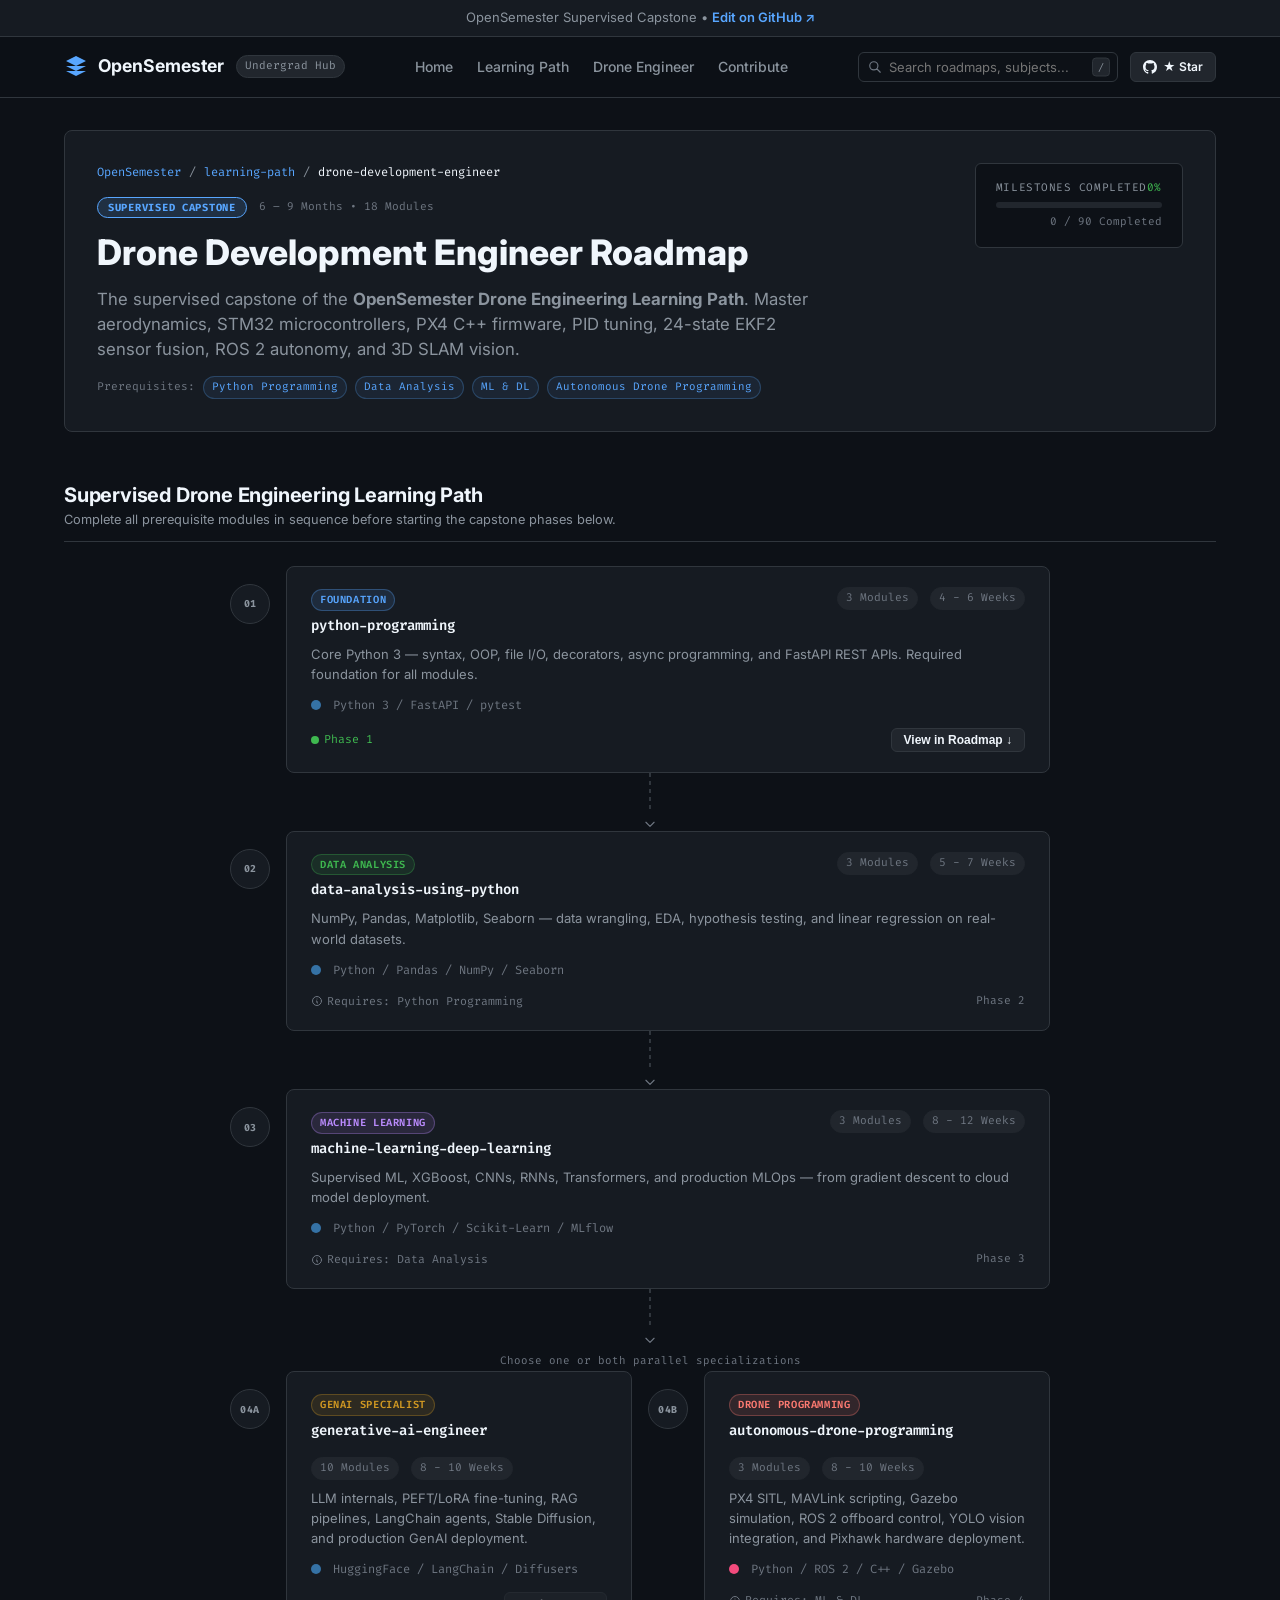
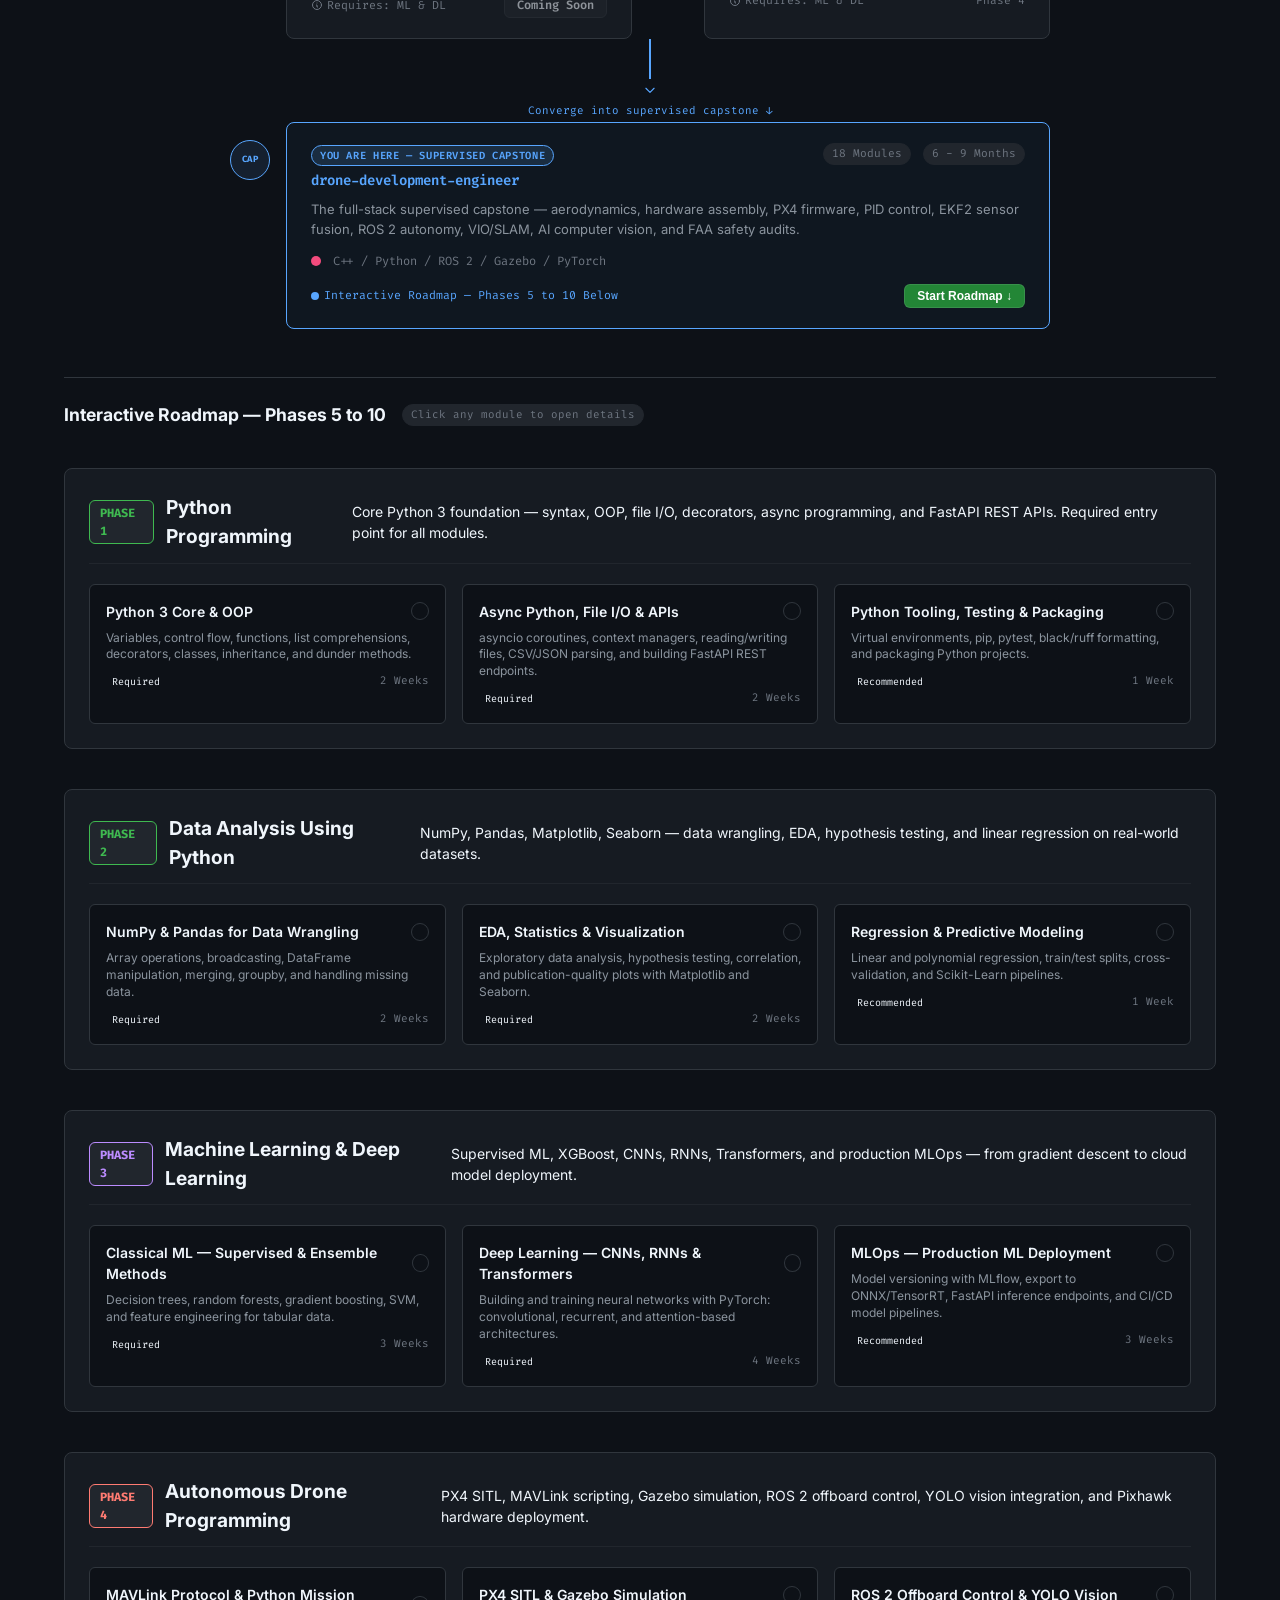
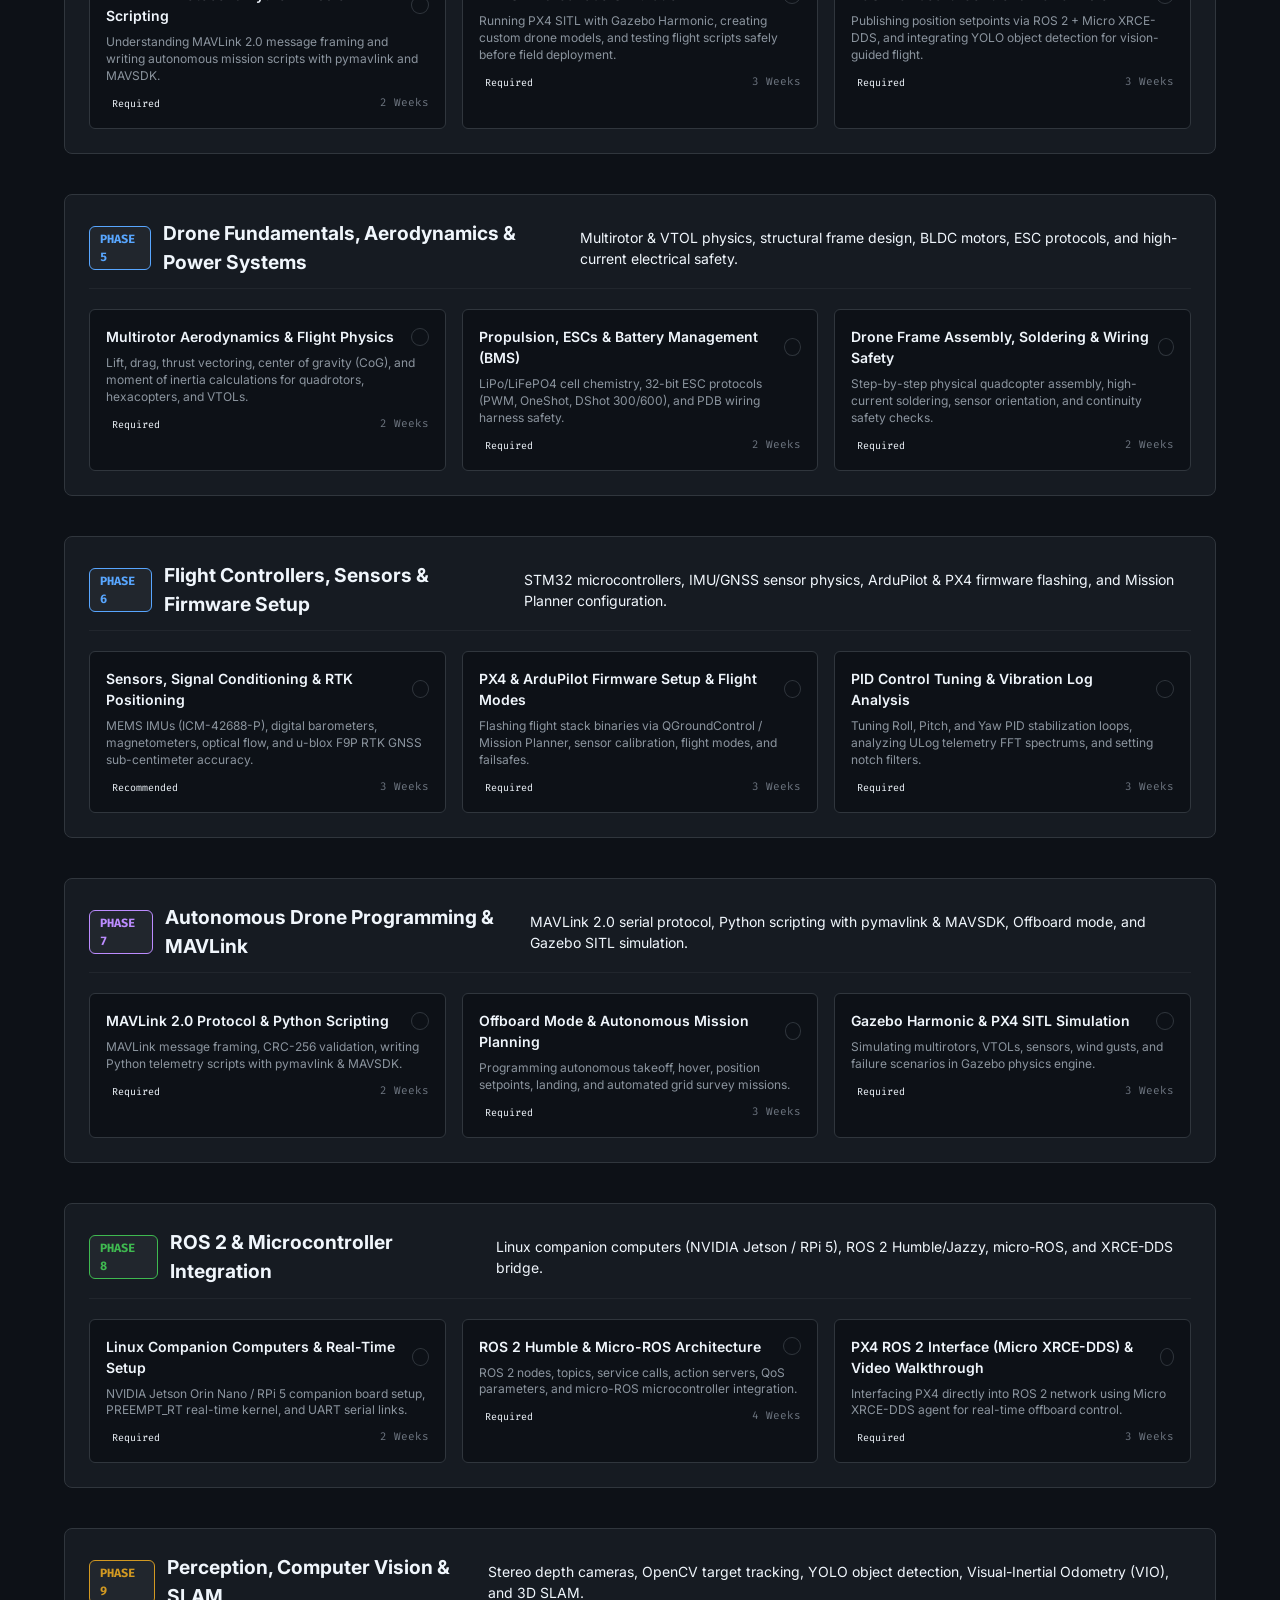
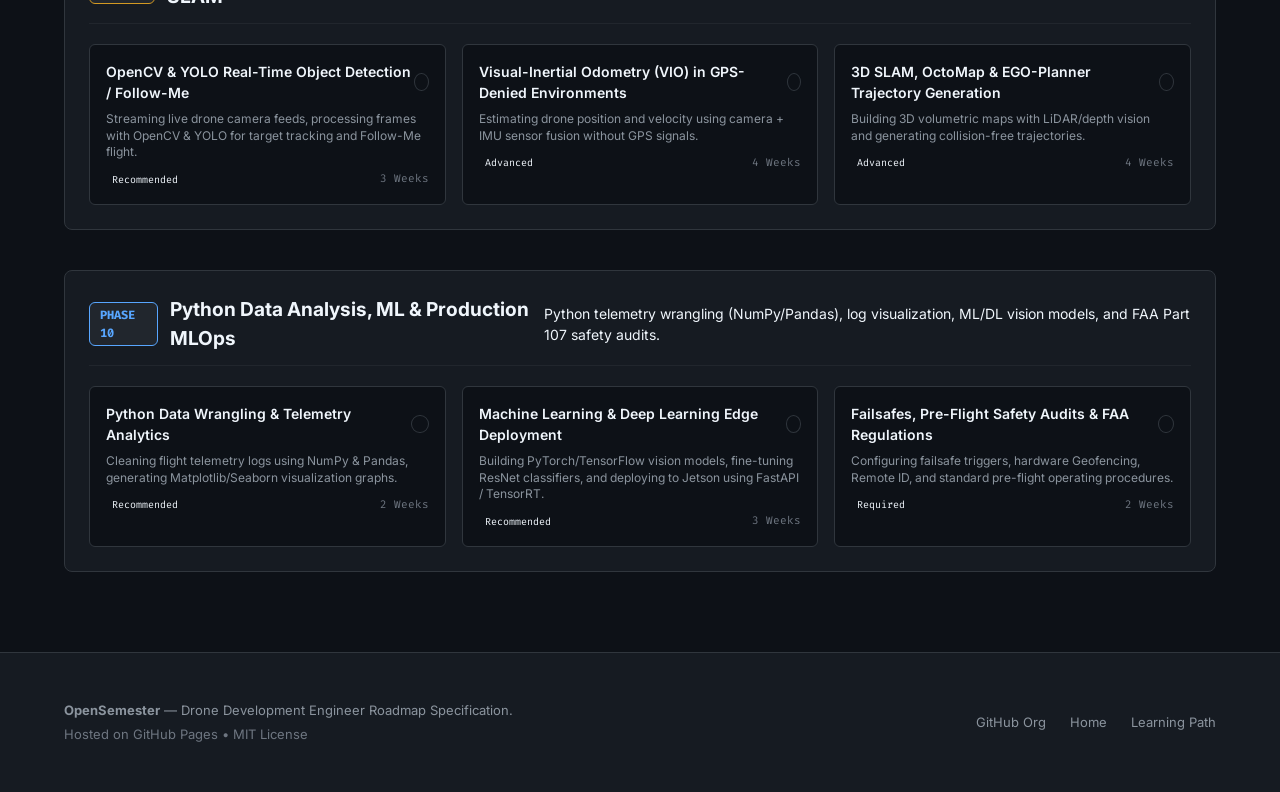
==== roadmaps/drone-development-engineer/index.html @ 4f9e0396 "feat: implement drone development engineering roadmap with interactive UI, data loaders, and CI vali" ====
<!DOCTYPE html>
<html lang="en">
<head>
  <meta charset="UTF-8">
  <meta name="viewport" content="width=device-width, initial-scale=1.0">
  <title>Drone Development Engineer Roadmap — OpenSemester</title>
  <meta name="description" content="Open-source master learning path for Drone Development Engineering: Aerodynamics, PX4/ArduPilot C++, EKF2 state estimation, ROS 2, and 3D SLAM.">
  <link rel="stylesheet" href="../../css/main.css">
  <link rel="stylesheet" href="../../css/roadmap.css">
  <link rel="stylesheet" href="../../css/learning-path.css">
</head>
<body>

  <!-- Announcement Bar -->
  <div class="announcement-bar">
    <span>OpenSemester Supervised Capstone • </span>
    <a href="https://github.com/OpenSemester" target="_blank">Edit on GitHub ↗</a>
  </div>

  <!-- Navbar -->
  <nav class="navbar">
    <div class="container nav-container">
      <div class="brand-wrapper">
        <a href="../../index.html" class="brand-logo">
          <svg width="24" height="24" viewBox="0 0 24 24"><path fill="var(--accent-blue)" d="M12 2L2 7l10 5 10-5-10-5zM2 17l10 5 10-5M2 12l10 5 10-5"/></svg>
          OpenSemester
        </a>
        <span class="repo-badge">Undergrad Hub</span>
      </div>

      <ul class="nav-menu">
        <li class="nav-item"><a href="../../index.html">Home</a></li>
        <li class="nav-item"><a href="../../index.html#learning-path">Learning Path</a></li>
        <li class="nav-item"><a href="">Drone Engineer</a></li>
        <li class="nav-item"><a href="../../CONTRIBUTING.md" target="_blank">Contribute</a></li>
      </ul>

      <div class="nav-actions">
        <div class="search-palette">
          <svg width="14" height="14" fill="none" stroke="currentColor" viewBox="0 0 24 24"><path stroke-linecap="round" stroke-linejoin="round" stroke-width="2" d="M21 21l-6-6m2-5a7 7 0 11-14 0 7 7 0 0114 0z"/></svg>
          <input type="text" id="search-input" placeholder="Search roadmaps, subjects...">
          <span class="kbd-shortcut">/</span>
        </div>
        <a href="https://github.com/OpenSemester/opensemester.github.io" target="_blank" rel="noopener" class="btn-github-star" id="nav-github-star">
          <svg width="14" height="14" fill="currentColor" viewBox="0 0 24 24"><path d="M12 0C5.37 0 0 5.37 0 12c0 5.31 3.435 9.795 8.205 11.385.6.105.825-.255.825-.57 0-.285-.015-1.23-.015-2.235-3.015.555-3.795-.735-4.035-1.41-.135-.345-.72-1.41-1.23-1.695-.42-.225-1.02-.78-.015-.795.945-.015 1.62.87 1.845 1.23 1.08 1.815 2.805 1.305 3.495.99.105-.78.42-1.305.765-1.605-2.67-.3-5.46-1.335-5.46-5.925 0-1.305.465-2.385 1.23-3.225-.12-.3-.54-1.53.12-3.18 0 0 1.005-.315 3.3 1.23.96-.27 1.98-.405 3-.405s2.04.135 3 .405c2.295-1.56 3.3-1.23 3.3-1.23.66 1.65.24 2.88.12 3.18.765.84 1.23 1.905 1.23 3.225 0 4.605-2.805 5.625-5.475 5.925.435.375.81 1.095.81 2.22 0 1.605-.015 2.895-.015 3.3 0 .315.225.69.825.57A12.02 12.02 0 0024 12c0-6.63-5.37-12-12-12z"/></svg>
          <span id="github-star-count">Star</span>
        </a>
      </div>
    </div>
  </nav>

  <!-- Main Container -->
  <main class="container">
    
    <!-- Header Card -->
    <div class="roadmap-header-card">
      <div style="display: flex; justify-content: space-between; align-items: flex-start; flex-wrap: wrap; gap: 1.5rem;">
        <div>
          <div class="breadcrumb-nav">
            <a href="../../index.html">OpenSemester</a>
            <span>/</span>
            <a href="../../index.html#learning-path">learning-path</a>
            <span>/</span>
            <span style="color: var(--text-primary);">drone-development-engineer</span>
          </div>

          <div style="display: flex; align-items: center; gap: 0.75rem; margin-bottom: 0.5rem; margin-top: 0.75rem;">
            <span style="background: rgba(88,166,255,0.15); border: 1px solid var(--accent-blue); color: var(--accent-blue); border-radius: 999px; padding: 2px 10px; font-size: 0.65rem; font-family: var(--font-mono); font-weight: 700; letter-spacing: 0.07em; text-transform: uppercase;">Supervised Capstone</span>
            <span style="font-family: var(--font-mono); font-size: 0.7rem; color: var(--text-tertiary);">6 – 9 Months • 18 Modules</span>
          </div>

          <h1 style="font-size: 2.2rem; font-weight: 800; margin-bottom: 8px;">
            Drone Development Engineer Roadmap
          </h1>
          <p style="color: var(--text-secondary); max-width: 720px; font-size: 1.05rem; line-height: 1.5;">
            The supervised capstone of the <strong>OpenSemester Drone Engineering Learning Path</strong>. Master aerodynamics, STM32 microcontrollers, PX4 C++ firmware, PID tuning, 24-state EKF2 sensor fusion, ROS 2 autonomy, and 3D SLAM vision.
          </p>

          <div style="display: flex; align-items: center; gap: 0.5rem; flex-wrap: wrap; margin-top: 0.875rem;">
            <span style="font-size: 0.7rem; color: var(--text-tertiary); font-family: var(--font-mono);">Prerequisites:</span>
            <span style="background: rgba(88,166,255,0.08); border: 1px solid rgba(88,166,255,0.25); color: var(--accent-blue); padding: 2px 8px; border-radius: 999px; font-family: var(--font-mono); font-size: 0.68rem;">Python Programming</span>
            <span style="background: rgba(88,166,255,0.08); border: 1px solid rgba(88,166,255,0.25); color: var(--accent-blue); padding: 2px 8px; border-radius: 999px; font-family: var(--font-mono); font-size: 0.68rem;">Data Analysis</span>
            <span style="background: rgba(88,166,255,0.08); border: 1px solid rgba(88,166,255,0.25); color: var(--accent-blue); padding: 2px 8px; border-radius: 999px; font-family: var(--font-mono); font-size: 0.68rem;">ML &amp; DL</span>
            <span style="background: rgba(88,166,255,0.08); border: 1px solid rgba(88,166,255,0.25); color: var(--accent-blue); padding: 2px 8px; border-radius: 999px; font-family: var(--font-mono); font-size: 0.68rem;">Autonomous Drone Programming</span>
          </div>
        </div>

        <!-- Progress Dashboard -->
        <div class="dev-progress-card">
          <div class="dev-progress-title">
            <span>Milestones Completed</span>
            <span id="progress-percent" style="color: var(--accent-green);">0%</span>
          </div>
          <div class="dev-progress-bar-bg">
            <div class="dev-progress-bar-fill" id="progress-bar-fill"></div>
          </div>
          <div style="font-size: 11px; font-family: var(--font-mono); color: var(--text-tertiary); margin-top: 6px; text-align: right;">
            <span id="completed-count">0</span> / <span id="total-count">0</span> Completed
          </div>
        </div>
      </div>
    </div>

    <!-- Learning Path Tree -->
    <section id="learning-path" style="margin-bottom: 3rem;">
      <div class="section-heading" style="margin-bottom: 1.5rem;">
        <div>
          <h2 style="font-size: 1.25rem;">Supervised Drone Engineering Learning Path</h2>
          <p style="font-size: 0.8rem;">Complete all prerequisite modules in sequence before starting the capstone phases below.</p>
        </div>
      </div>

      <div class="lp-flow">

        <!-- Step 1 -->
        <div class="lp-step">
          <div class="lp-step-number">01</div>
          <div class="lp-card">
            <div class="lp-card-header">
              <div>
                <span class="lp-badge foundation">Foundation</span>
                <h3 class="lp-card-title">python-programming</h3>
              </div>
              <div class="lp-card-meta">
                <span>3 Modules</span>
                <span>4 - 6 Weeks</span>
              </div>
            </div>
            <p class="lp-card-desc">Core Python 3 — syntax, OOP, file I/O, decorators, async programming, and FastAPI REST APIs. Required foundation for all modules.</p>
            <div class="lp-card-tech">
              <span class="lang-dot lang-python"></span> Python 3 / FastAPI / pytest
            </div>
            <div class="lp-card-actions">
              <span class="lp-status active">
                <svg width="8" height="8" viewBox="0 0 8 8"><circle cx="4" cy="4" r="4" fill="currentColor"/></svg>
                Phase 1
              </span>
              <button class="btn btn-secondary btn-sm" onclick="document.getElementById('roadmap-timeline').scrollIntoView({behavior:'smooth'})">View in Roadmap ↓</button>
            </div>
          </div>
        </div>

        <div class="lp-connector">
          <svg width="2" height="40" viewBox="0 0 2 40"><line x1="1" y1="0" x2="1" y2="40" stroke="var(--border-default)" stroke-width="2" stroke-dasharray="4 4"/></svg>
          <svg width="14" height="14" viewBox="0 0 24 24" fill="none" stroke="var(--text-tertiary)"><path stroke-linecap="round" stroke-linejoin="round" stroke-width="2" d="M19 9l-7 7-7-7"/></svg>
        </div>

        <!-- Step 2 -->
        <div class="lp-step">
          <div class="lp-step-number">02</div>
          <div class="lp-card">
            <div class="lp-card-header">
              <div>
                <span class="lp-badge analysis">Data Analysis</span>
                <h3 class="lp-card-title">data-analysis-using-python</h3>
              </div>
              <div class="lp-card-meta">
                <span>3 Modules</span>
                <span>5 - 7 Weeks</span>
              </div>
            </div>
            <p class="lp-card-desc">NumPy, Pandas, Matplotlib, Seaborn — data wrangling, EDA, hypothesis testing, and linear regression on real-world datasets.</p>
            <div class="lp-card-tech">
              <span class="lang-dot lang-python"></span> Python / Pandas / NumPy / Seaborn
            </div>
            <div class="lp-card-actions">
              <span class="lp-prereq">
                <svg width="12" height="12" fill="none" stroke="currentColor" viewBox="0 0 24 24"><path stroke-linecap="round" stroke-linejoin="round" stroke-width="2" d="M13 16h-1v-4h-1m1-4h.01M21 12a9 9 0 11-18 0 9 9 0 0118 0z"/></svg>
                Requires: Python Programming
              </span>
              <span style="font-size:0.7rem; font-family:var(--font-mono); color:var(--text-tertiary);">Phase 2</span>
            </div>
          </div>
        </div>

        <div class="lp-connector">
          <svg width="2" height="40" viewBox="0 0 2 40"><line x1="1" y1="0" x2="1" y2="40" stroke="var(--border-default)" stroke-width="2" stroke-dasharray="4 4"/></svg>
          <svg width="14" height="14" viewBox="0 0 24 24" fill="none" stroke="var(--text-tertiary)"><path stroke-linecap="round" stroke-linejoin="round" stroke-width="2" d="M19 9l-7 7-7-7"/></svg>
        </div>

        <!-- Step 3 -->
        <div class="lp-step">
          <div class="lp-step-number">03</div>
          <div class="lp-card">
            <div class="lp-card-header">
              <div>
                <span class="lp-badge ml">Machine Learning</span>
                <h3 class="lp-card-title">machine-learning-deep-learning</h3>
              </div>
              <div class="lp-card-meta">
                <span>3 Modules</span>
                <span>8 - 12 Weeks</span>
              </div>
            </div>
            <p class="lp-card-desc">Supervised ML, XGBoost, CNNs, RNNs, Transformers, and production MLOps — from gradient descent to cloud model deployment.</p>
            <div class="lp-card-tech">
              <span class="lang-dot lang-python"></span> Python / PyTorch / Scikit-Learn / MLflow
            </div>
            <div class="lp-card-actions">
              <span class="lp-prereq">
                <svg width="12" height="12" fill="none" stroke="currentColor" viewBox="0 0 24 24"><path stroke-linecap="round" stroke-linejoin="round" stroke-width="2" d="M13 16h-1v-4h-1m1-4h.01M21 12a9 9 0 11-18 0 9 9 0 0118 0z"/></svg>
                Requires: Data Analysis
              </span>
              <span style="font-size:0.7rem; font-family:var(--font-mono); color:var(--text-tertiary);">Phase 3</span>
            </div>
          </div>
        </div>

        <!-- Branch -->
        <div class="lp-connector">
          <svg width="2" height="40" viewBox="0 0 2 40"><line x1="1" y1="0" x2="1" y2="40" stroke="var(--border-default)" stroke-width="2" stroke-dasharray="4 4"/></svg>
          <svg width="14" height="14" viewBox="0 0 24 24" fill="none" stroke="var(--text-tertiary)"><path stroke-linecap="round" stroke-linejoin="round" stroke-width="2" d="M19 9l-7 7-7-7"/></svg>
          <span class="lp-branch-label">Choose one or both parallel specializations</span>
        </div>

        <div class="lp-parallel-grid">

          <!-- Step 4A — GenAI -->
          <div class="lp-step">
            <div class="lp-step-number">04A</div>
            <div class="lp-card lp-card-parallel">
              <div class="lp-card-header">
                <div>
                  <span class="lp-badge genai">GenAI Specialist</span>
                  <h3 class="lp-card-title">generative-ai-engineer</h3>
                </div>
                <div class="lp-card-meta">
                  <span>10 Modules</span>
                  <span>8 - 10 Weeks</span>
                </div>
              </div>
              <p class="lp-card-desc">LLM internals, PEFT/LoRA fine-tuning, RAG pipelines, LangChain agents, Stable Diffusion, and production GenAI deployment.</p>
              <div class="lp-card-tech">
                <span class="lang-dot lang-python"></span> HuggingFace / LangChain / Diffusers
              </div>
              <div class="lp-card-actions">
                <span class="lp-prereq">
                  <svg width="12" height="12" fill="none" stroke="currentColor" viewBox="0 0 24 24"><path stroke-linecap="round" stroke-linejoin="round" stroke-width="2" d="M13 16h-1v-4h-1m1-4h.01M21 12a9 9 0 11-18 0 9 9 0 0118 0z"/></svg>
                  Requires: ML &amp; DL
                </span>
                <button class="btn btn-secondary btn-sm lp-coming-soon" title="Roadmap coming soon!">Coming Soon</button>
              </div>
            </div>
          </div>

          <!-- Step 4B — Autonomous Drone -->
          <div class="lp-step">
            <div class="lp-step-number">04B</div>
            <div class="lp-card lp-card-parallel">
              <div class="lp-card-header">
                <div>
                  <span class="lp-badge drone-prog">Drone Programming</span>
                  <h3 class="lp-card-title">autonomous-drone-programming</h3>
                </div>
                <div class="lp-card-meta">
                  <span>3 Modules</span>
                  <span>8 - 10 Weeks</span>
                </div>
              </div>
              <p class="lp-card-desc">PX4 SITL, MAVLink scripting, Gazebo simulation, ROS 2 offboard control, YOLO vision integration, and Pixhawk hardware deployment.</p>
              <div class="lp-card-tech">
                <span class="lang-dot lang-cpp"></span> Python / ROS 2 / C++ / Gazebo
              </div>
              <div class="lp-card-actions">
                <span class="lp-prereq">
                  <svg width="12" height="12" fill="none" stroke="currentColor" viewBox="0 0 24 24"><path stroke-linecap="round" stroke-linejoin="round" stroke-width="2" d="M13 16h-1v-4h-1m1-4h.01M21 12a9 9 0 11-18 0 9 9 0 0118 0z"/></svg>
                  Requires: ML &amp; DL
                </span>
                <span style="font-size:0.7rem; font-family:var(--font-mono); color:var(--text-tertiary);">Phase 4</span>
              </div>
            </div>
          </div>

        </div>

        <div class="lp-connector">
          <svg width="2" height="40" viewBox="0 0 2 40"><line x1="1" y1="0" x2="1" y2="40" stroke="var(--accent-blue)" stroke-width="2"/></svg>
          <svg width="14" height="14" viewBox="0 0 24 24" fill="none" stroke="var(--accent-blue)"><path stroke-linecap="round" stroke-linejoin="round" stroke-width="2" d="M19 9l-7 7-7-7"/></svg>
          <span class="lp-branch-label" style="color: var(--accent-blue);">Converge into supervised capstone ↓</span>
        </div>

        <!-- Capstone — You Are Here -->
        <div class="lp-step lp-capstone-step">
          <div class="lp-step-number capstone">CAP</div>
          <div class="lp-card lp-card-capstone">
            <div class="lp-card-header">
              <div>
                <span class="lp-badge capstone-badge">You Are Here — Supervised Capstone</span>
                <h3 class="lp-card-title" style="color: var(--accent-blue);">drone-development-engineer</h3>
              </div>
              <div class="lp-card-meta">
                <span>18 Modules</span>
                <span>6 - 9 Months</span>
              </div>
            </div>
            <p class="lp-card-desc">The full-stack supervised capstone — aerodynamics, hardware assembly, PX4 firmware, PID control, EKF2 sensor fusion, ROS 2 autonomy, VIO/SLAM, AI computer vision, and FAA safety audits.</p>
            <div class="lp-card-tech">
              <span class="lang-dot lang-cpp"></span> C++ / Python / ROS 2 / Gazebo / PyTorch
            </div>
            <div class="lp-card-actions" style="margin-top: 0.5rem;">
              <span class="lp-status capstone-status">
                <svg width="8" height="8" viewBox="0 0 8 8"><circle cx="4" cy="4" r="4" fill="currentColor"/></svg>
                Interactive Roadmap — Phases 5 to 10 Below
              </span>
              <button class="btn btn-primary btn-sm" onclick="document.getElementById('roadmap-timeline').scrollIntoView({behavior:'smooth'})">Start Roadmap ↓</button>
            </div>
          </div>
        </div>

      </div>
    </section>

    <div style="border-top: 1px solid var(--border-default); margin-bottom: 2.5rem; display:flex; align-items:center; gap:1rem; padding-top:1.5rem;">
      <h2 style="font-size:1.1rem; margin:0;">Interactive Roadmap — Phases 5 to 10</h2>
      <span style="font-family:var(--font-mono); font-size:0.68rem; color:var(--text-tertiary); background:var(--bg-tertiary); border:1px solid var(--border-muted); border-radius:999px; padding:2px 8px;">Click any module to open details</span>
    </div>

    <!-- Timeline Phases -->
    <div id="roadmap-timeline" class="roadmap-container">
      <!-- Injected by js/roadmap.js -->
    </div>

  </main>

  <!-- Slide-over Drawer Panel -->
  <div class="drawer-backdrop" id="node-drawer">
    <div class="drawer-panel">
      <button class="drawer-close" id="drawer-close">✕</button>
      <div id="drawer-body">
        <!-- Dynamic drawer content -->
      </div>
    </div>
  </div>

  <!-- Footer -->
  <footer class="footer">
    <div class="container footer-inner">
      <div>
        <p><strong>OpenSemester</strong> — Drone Development Engineer Roadmap Specification.</p>
        <p style="margin-top: 4px; color: var(--text-tertiary);">Hosted on GitHub Pages • MIT License</p>
      </div>
      <ul class="footer-links">
        <li><a href="https://github.com/OpenSemester" target="_blank">GitHub Org</a></li>
        <li><a href="../../index.html">Home</a></li>
        <li><a href="../../index.html#learning-path">Learning Path</a></li>
      </ul>
    </div>
  </footer>

  <script src="../../js/data.js"></script>
  <script src="../../js/roadmap.js"></script>
  <script src="../../js/app.js"></script>
  <script>
    (function() {
      var toast = document.createElement('div');
      toast.style.cssText = 'position:fixed;bottom:1.5rem;right:1.5rem;z-index:9999;background:var(--bg-secondary);border:1px solid var(--border-active);color:var(--text-primary);padding:10px 18px;border-radius:8px;font-size:13px;font-family:var(--font-mono);box-shadow:var(--shadow-elevated);display:none;align-items:center;gap:8px;';
      toast.innerHTML = '<svg width="14" height="14" fill="none" stroke="var(--accent-orange)" viewBox="0 0 24 24" stroke-width="2"><path stroke-linecap="round" stroke-linejoin="round" d="M12 8v4l3 3m6-3a9 9 0 11-18 0 9 9 0 0118 0z"/></svg> This roadmap is coming soon!';
      document.body.appendChild(toast);
      document.addEventListener('click', function(e) {
        var t = e.target.classList.contains('lp-coming-soon') ? e.target : (e.target.closest && e.target.closest('.lp-coming-soon'));
        if (t) { e.preventDefault(); toast.style.display = 'flex'; clearTimeout(window._cst); window._cst = setTimeout(function() { toast.style.display = 'none'; }, 2500); }
      });
    })();
  </script>
</body>
</html>
---- css/main.css ----
/* OpenSemester Design System - Clean GitHub / Developer-First Theme */
@import url('https://fonts.googleapis.com/css2?family=Fira+Code:wght@400;500;600&family=Inter:wght@400;500;600;700;800&display=swap');

:root {
  /* GitHub Dark Color Palette */
  --bg-canvas: #0d1117;
  --bg-surface: #161b22;
  --bg-surface-hover: #1f242c;
  --bg-overlay: #21262d;
  --bg-subtle: rgba(110, 118, 129, 0.1);
  --bg-secondary: #161b22;
  --bg-tertiary: #21262d;
  
  --border-default: #30363d;
  --border-muted: #21262d;
  --border-active: #58a6ff;

  --text-primary: #f0f6fc;
  --text-secondary: #8b949e;
  --text-tertiary: #6e7681;
  --text-link: #58a6ff;

  --accent-blue: #58a6ff;
  --accent-green: #3fb950;
  --accent-purple: #bc8cff;
  --accent-orange: #d29922;
  --accent-red: #ff7b72;
  
  --radius-sm: 6px;
  --radius-md: 8px;
  --radius-lg: 12px;
  --radius-full: 9999px;
  
  --shadow-subtle: 0 1px 3px rgba(0, 0, 0, 0.3);
  --shadow-overlay: 0 8px 24px rgba(1, 4, 9, 0.85);
  --shadow-elevated: 0 8px 24px rgba(1, 4, 9, 0.85);
  
  --font-sans: 'Inter', -apple-system, BlinkMacSystemFont, "Segoe UI", Roboto, sans-serif;
  --font-mono: 'Fira Code', SFMono-Regular, Consolas, "Liberation Mono", Menlo, monospace;
}

* {
  box-sizing: border-box;
  margin: 0;
  padding: 0;
}

html {
  scroll-behavior: smooth;
  color-scheme: dark;
}

body {
  font-family: var(--font-sans);
  background-color: var(--bg-canvas);
  color: var(--text-primary);
  line-height: 1.5;
  font-size: 14px;
  -webkit-font-smoothing: antialiased;
}

/* Scrollbar */
::-webkit-scrollbar {
  width: 8px;
  height: 8px;
}
::-webkit-scrollbar-track {
  background: var(--bg-canvas);
}
::-webkit-scrollbar-thumb {
  background: var(--border-default);
  border-radius: 4px;
}
::-webkit-scrollbar-thumb:hover {
  background: var(--text-tertiary);
}

.container {
  max-width: 1200px;
  margin: 0 auto;
  padding: 0 1.5rem;
}

/* Top Announcement Banner */
.announcement-bar {
  background: #161b22;
  border-bottom: 1px solid var(--border-default);
  padding: 8px 0;
  font-size: 13px;
  text-align: center;
  color: var(--text-secondary);
}

.announcement-bar a {
  color: var(--accent-blue);
  text-decoration: none;
  font-weight: 600;
}

.announcement-bar a:hover {
  text-decoration: underline;
}

/* GitHub-Style Navbar */
.navbar {
  position: sticky;
  top: 0;
  z-index: 100;
  background: rgba(13, 17, 23, 0.95);
  backdrop-filter: blur(8px);
  border-bottom: 1px solid var(--border-default);
}

.nav-container {
  display: flex;
  align-items: center;
  justify-content: space-between;
  height: 60px;
}

.brand-wrapper {
  display: flex;
  align-items: center;
  gap: 12px;
}

.brand-logo {
  display: flex;
  align-items: center;
  gap: 10px;
  text-decoration: none;
  color: var(--text-primary);
  font-weight: 700;
  font-size: 1.1rem;
}

.brand-logo svg {
  fill: currentColor;
}

.repo-badge {
  font-family: var(--font-mono);
  font-size: 11px;
  color: var(--text-secondary);
  background: var(--bg-overlay);
  border: 1px solid var(--border-default);
  padding: 2px 8px;
  border-radius: var(--radius-full);
}

.nav-menu {
  display: flex;
  align-items: center;
  gap: 1.5rem;
  list-style: none;
}

.nav-item a {
  color: var(--text-secondary);
  text-decoration: none;
  font-size: 14px;
  font-weight: 500;
  transition: color 0.15s ease;
}

.nav-item a:hover, .nav-item a.active {
  color: var(--text-primary);
}

.nav-actions {
  display: flex;
  align-items: center;
  gap: 12px;
}

.btn-github-star {
  display: inline-flex;
  align-items: center;
  gap: 6px;
  background: var(--bg-overlay);
  color: var(--text-primary);
  border: 1px solid var(--border-default);
  padding: 5px 12px;
  border-radius: var(--radius-sm);
  font-size: 12px;
  font-weight: 600;
  text-decoration: none;
  transition: background 0.15s ease, border-color 0.15s ease;
}

.btn-github-star:hover {
  background: var(--border-default);
  border-color: var(--text-tertiary);
}

/* Command Quick Search Palette */
.search-palette {
  position: relative;
  width: 260px;
}

.search-palette input {
  width: 100%;
  background: var(--bg-canvas);
  border: 1px solid var(--border-default);
  border-radius: var(--radius-sm);
  padding: 6px 12px 6px 30px;
  color: var(--text-primary);
  font-size: 13px;
  font-family: var(--font-sans);
  outline: none;
  transition: border-color 0.15s ease;
}

.search-palette input:focus {
  border-color: var(--accent-blue);
  box-shadow: 0 0 0 2px rgba(88, 166, 255, 0.2);
}

.search-palette svg {
  position: absolute;
  left: 10px;
  top: 50%;
  transform: translateY(-50%);
  color: var(--text-tertiary);
  pointer-events: none;
}

.kbd-shortcut {
  position: absolute;
  right: 8px;
  top: 50%;
  transform: translateY(-50%);
  font-family: var(--font-mono);
  font-size: 10px;
  background: var(--bg-overlay);
  border: 1px solid var(--border-default);
  color: var(--text-secondary);
  padding: 1px 5px;
  border-radius: 4px;
}

/* Developer Hero Header */
.dev-hero {
  padding: 3.5rem 0 2.5rem;
  border-bottom: 1px solid var(--border-muted);
}

.hero-repo-header {
  display: flex;
  align-items: center;
  gap: 8px;
  font-family: var(--font-mono);
  font-size: 13px;
  color: var(--text-secondary);
  margin-bottom: 1rem;
}

.hero-repo-header a {
  color: var(--accent-blue);
  text-decoration: none;
}

.hero-repo-header a:hover {
  text-decoration: underline;
}

.dev-hero-title {
  font-size: 2.5rem;
  font-weight: 800;
  line-height: 1.2;
  letter-spacing: -0.02em;
  margin-bottom: 1rem;
}

.dev-hero-desc {
  font-size: 1.1rem;
  color: var(--text-secondary);
  max-width: 760px;
  line-height: 1.6;
  margin-bottom: 2rem;
}

/* Command Terminal Widget */
.cli-widget {
  background: #010409;
  border: 1px solid var(--border-default);
  border-radius: var(--radius-md);
  max-width: 580px;
  font-family: var(--font-mono);
  font-size: 13px;
  overflow: hidden;
}

.cli-header {
  background: var(--bg-surface);
  padding: 8px 14px;
  border-bottom: 1px solid var(--border-default);
  display: flex;
  align-items: center;
  justify-content: space-between;
  color: var(--text-secondary);
  font-size: 12px;
}

.cli-body {
  padding: 14px 16px;
  display: flex;
  align-items: center;
  justify-content: space-between;
  color: var(--accent-green);
}

.cli-body code {
  color: var(--text-primary);
}

.btn-copy-cmd {
  background: transparent;
  border: none;
  color: var(--text-tertiary);
  cursor: pointer;
  padding: 4px;
  border-radius: 4px;
}

.btn-copy-cmd:hover {
  color: var(--text-primary);
  background: var(--bg-overlay);
}

/* Stats Counter Row */
.stats-strip {
  display: flex;
  align-items: center;
  gap: 2rem;
  margin-top: 2rem;
  padding-top: 1.5rem;
  border-top: 1px solid var(--border-muted);
  flex-wrap: wrap;
}

.stat-item {
  display: flex;
  align-items: center;
  gap: 8px;
  font-size: 13px;
  color: var(--text-secondary);
}

.stat-item strong {
  color: var(--text-primary);
  font-family: var(--font-mono);
  font-weight: 700;
  font-size: 15px;
}

/* Section Headlines */
.section-heading {
  display: flex;
  align-items: center;
  justify-content: space-between;
  margin: 3rem 0 1.5rem;
  padding-bottom: 0.75rem;
  border-bottom: 1px solid var(--border-default);
}

.section-heading h2 {
  font-size: 1.4rem;
  font-weight: 700;
  letter-spacing: -0.01em;
}

.section-heading p {
  color: var(--text-secondary);
  font-size: 13px;
}

/* GitHub Repository Style Card */
.repo-card {
  background: var(--bg-surface);
  border: 1px solid var(--border-default);
  border-radius: var(--radius-md);
  padding: 1.5rem;
  display: flex;
  flex-direction: column;
  justify-content: space-between;
  transition: border-color 0.15s ease, background-color 0.15s ease;
}

.repo-card:hover {
  border-color: var(--text-tertiary);
  background-color: var(--bg-surface-hover);
}

.repo-card-top {
  display: flex;
  align-items: center;
  justify-content: space-between;
  gap: 12px;
  margin-bottom: 0.75rem;
  flex-wrap: wrap;
}

.repo-card-title {
  font-size: 1.1rem;
  font-weight: 700;
  display: flex;
  align-items: center;
  gap: 8px;
}

.repo-card-title a {
  color: var(--accent-blue);
  text-decoration: none;
}

.repo-card-title a:hover {
  text-decoration: underline;
}

.repo-badge-pill {
  font-family: var(--font-mono);
  font-size: 11px;
  padding: 2px 8px;
  border-radius: var(--radius-full);
  border: 1px solid var(--border-default);
  font-weight: 600;
  white-space: nowrap;
  flex-shrink: 0;
}

.repo-badge-pill.featured {
  background: rgba(63, 185, 80, 0.1);
  color: var(--accent-green);
  border-color: rgba(63, 185, 80, 0.3);
}

.repo-badge-pill.dev {
  background: rgba(210, 153, 34, 0.1);
  color: var(--accent-orange);
  border-color: rgba(210, 153, 34, 0.3);
}

.repo-card-desc {
  color: var(--text-secondary);
  font-size: 13px;
  line-height: 1.5;
  margin-bottom: 1.25rem;
}

.repo-card-meta {
  display: flex;
  align-items: center;
  gap: 16px;
  font-size: 12px;
  color: var(--text-secondary);
  font-family: var(--font-mono);
}

.lang-dot {
  width: 10px;
  height: 10px;
  border-radius: 50%;
  display: inline-block;
  margin-right: 4px;
}

.lang-cpp { background-color: #f34b7d; }
.lang-python { background-color: #3572A5; }
.lang-ros { background-color: #22314E; }
.lang-hardware { background-color: #e34c26; }

/* Buttons */
.btn {
  display: inline-flex;
  align-items: center;
  justify-content: center;
  gap: 6px;
  padding: 8px 16px;
  border-radius: var(--radius-sm);
  font-size: 13px;
  font-weight: 600;
  text-decoration: none;
  cursor: pointer;
  transition: all 0.15s ease;
}

.btn-primary {
  background-color: #238636;
  color: #ffffff;
  border: 1px solid rgba(240, 246, 252, 0.1);
}

.btn-primary:hover {
  background-color: #2ea043;
}

.btn-secondary {
  background-color: var(--bg-overlay);
  color: var(--text-primary);
  border: 1px solid var(--border-default);
}

.btn-secondary:hover {
  background-color: var(--border-default);
  border-color: var(--text-tertiary);
}

/* Footer */
.footer {
  border-top: 1px solid var(--border-default);
  padding: 3rem 0;
  margin-top: 5rem;
  background: var(--bg-surface);
  font-size: 13px;
  color: var(--text-secondary);
}

.footer-inner {
  display: flex;
  align-items: center;
  justify-content: space-between;
  flex-wrap: wrap;
  gap: 1.5rem;
}

.footer-links {
  display: flex;
  gap: 1.5rem;
  list-style: none;
}

.footer-links a {
  color: var(--text-secondary);
  text-decoration: none;
}

.footer-links a:hover {
  color: var(--accent-blue);
}
---- css/roadmap.css ----
/* Clean Roadmap Flowchart & Slide-over Drawer (roadmap.sh style) */

.roadmap-header-card {
  background: var(--bg-surface);
  border: 1px solid var(--border-default);
  border-radius: var(--radius-md);
  padding: 2rem;
  margin: 2rem 0;
}

.breadcrumb-nav {
  display: flex;
  align-items: center;
  gap: 8px;
  font-family: var(--font-mono);
  font-size: 12px;
  color: var(--text-secondary);
  margin-bottom: 1rem;
}

.breadcrumb-nav a {
  color: var(--accent-blue);
  text-decoration: none;
}

/* Progress Box */
.dev-progress-card {
  background: var(--bg-canvas);
  border: 1px solid var(--border-default);
  border-radius: var(--radius-sm);
  padding: 1rem 1.25rem;
  max-width: 320px;
}

.dev-progress-title {
  display: flex;
  align-items: center;
  justify-content: space-between;
  font-family: var(--font-mono);
  font-size: 11px;
  color: var(--text-secondary);
  margin-bottom: 6px;
  text-transform: uppercase;
  letter-spacing: 0.05em;
}

.dev-progress-bar-bg {
  width: 100%;
  height: 6px;
  background: var(--bg-overlay);
  border-radius: 3px;
  overflow: hidden;
}

.dev-progress-bar-fill {
  height: 100%;
  width: 0%;
  background: var(--accent-green);
  transition: width 0.3s ease;
}

/* Phases Layout */
.roadmap-container {
  display: flex;
  flex-direction: column;
  gap: 2.5rem;
  margin-bottom: 4rem;
}

.phase-block {
  background: var(--bg-surface);
  border: 1px solid var(--border-default);
  border-radius: var(--radius-md);
  padding: 1.5rem;
  position: relative;
}

.phase-label {
  display: flex;
  align-items: center;
  gap: 12px;
  margin-bottom: 1.25rem;
  padding-bottom: 0.75rem;
  border-bottom: 1px solid var(--border-muted);
}

.phase-badge {
  font-family: var(--font-mono);
  font-size: 12px;
  font-weight: 700;
  background: var(--bg-overlay);
  border: 1px solid var(--border-default);
  color: var(--accent-blue);
  padding: 3px 10px;
  border-radius: var(--radius-sm);
}

.phase-heading {
  font-size: 1.2rem;
  font-weight: 700;
}

/* Nodes Grid */
.nodes-flex {
  display: grid;
  grid-template-columns: repeat(auto-fit, minmax(280px, 1fr));
  gap: 1rem;
}

/* Node Box */
.roadmap-node {
  background: var(--bg-canvas);
  border: 1px solid var(--border-default);
  border-radius: var(--radius-sm);
  padding: 1rem;
  cursor: pointer;
  transition: all 0.15s ease;
  position: relative;
}

.roadmap-node:hover {
  border-color: var(--accent-blue);
  background: var(--bg-surface);
  transform: translateY(-1px);
}

.roadmap-node.completed {
  border-color: var(--accent-green);
  background: rgba(63, 185, 80, 0.05);
}

.node-header {
  display: flex;
  align-items: center;
  justify-content: space-between;
  margin-bottom: 8px;
}

.node-title-text {
  font-size: 14px;
  font-weight: 600;
  color: var(--text-primary);
}

.node-status-icon {
  width: 18px;
  height: 18px;
  border-radius: 50%;
  border: 1px solid var(--border-default);
  display: flex;
  align-items: center;
  justify-content: center;
  font-size: 11px;
  color: var(--text-tertiary);
  font-family: var(--font-mono);
}

.roadmap-node.completed .node-status-icon {
  background: var(--accent-green);
  border-color: var(--accent-green);
  color: #000;
  font-weight: 900;
}

.node-summary {
  font-size: 12px;
  color: var(--text-secondary);
  line-height: 1.4;
  margin-bottom: 10px;
}

.node-meta-bar {
  display: flex;
  align-items: center;
  justify-content: space-between;
  font-size: 11px;
  font-family: var(--font-mono);
}

.tag-badge {
  padding: 1px 6px;
  border-radius: 4px;
  font-size: 10px;
}

.tag-badge.Required {
  background: rgba(88, 166, 255, 0.15);
  color: var(--accent-blue);
  border: 1px solid rgba(88, 166, 255, 0.3);
}

.tag-badge.Recommended {
  background: rgba(63, 185, 80, 0.15);
  color: var(--accent-green);
  border: 1px solid rgba(63, 185, 80, 0.3);
}

.tag-badge.Advanced {
  background: rgba(188, 140, 255, 0.15);
  color: var(--accent-purple);
  border: 1px solid rgba(188, 140, 255, 0.3);
}

/* Slide-over Drawer / Modal Panel */
.drawer-backdrop {
  position: fixed;
  top: 0;
  left: 0;
  right: 0;
  bottom: 0;
  background: rgba(1, 4, 9, 0.7);
  backdrop-filter: blur(4px);
  z-index: 200;
  display: flex;
  justify-content: flex-end;
  opacity: 0;
  pointer-events: none;
  transition: opacity 0.2s ease;
}

.drawer-backdrop.active {
  opacity: 1;
  pointer-events: auto;
}

.drawer-panel {
  background: var(--bg-surface);
  border-left: 1px solid var(--border-default);
  width: 100%;
  max-width: 650px;
  height: 100%;
  overflow-y: auto;
  padding: 2rem;
  position: relative;
  transform: translateX(100%);
  transition: transform 0.25s cubic-bezier(0.16, 1, 0.3, 1);
  box-shadow: var(--shadow-overlay);
}

.drawer-backdrop.active .drawer-panel {
  transform: translateX(0);
}

.drawer-close {
  position: absolute;
  top: 1.5rem;
  right: 1.5rem;
  background: var(--bg-overlay);
  border: 1px solid var(--border-default);
  color: var(--text-secondary);
  width: 32px;
  height: 32px;
  border-radius: var(--radius-sm);
  cursor: pointer;
  display: flex;
  align-items: center;
  justify-content: center;
  font-size: 14px;
}

.drawer-close:hover {
  color: var(--text-primary);
  border-color: var(--text-tertiary);
}

.drawer-header {
  margin-bottom: 1.5rem;
  padding-right: 2.5rem;
}

.drawer-title {
  font-size: 1.5rem;
  font-weight: 700;
  margin-bottom: 6px;
}

.drawer-section-title {
  font-size: 13px;
  font-weight: 700;
  font-family: var(--font-mono);
  color: var(--text-secondary);
  text-transform: uppercase;
  letter-spacing: 0.05em;
  margin: 1.5rem 0 0.75rem;
  display: flex;
  align-items: center;
  gap: 8px;
}

.drawer-list {
  list-style: none;
  padding: 0;
}

.drawer-list li {
  font-size: 13px;
  color: var(--text-secondary);
  padding: 6px 0;
  border-bottom: 1px solid var(--border-muted);
  display: flex;
  align-items: flex-start;
  gap: 8px;
}

.drawer-list li::before {
  content: "•";
  color: var(--accent-blue);
}

/* Checklist Group */
.checklist-group {
  margin-top: 1rem;
}

.checklist-item {
  display: flex;
  align-items: flex-start;
  gap: 10px;
  background: var(--bg-canvas);
  border: 1px solid var(--border-default);
  padding: 10px 12px;
  border-radius: var(--radius-sm);
  margin-bottom: 6px;
  font-size: 13px;
  cursor: pointer;
}

.checklist-item input[type="checkbox"] {
  accent-color: var(--accent-green);
  margin-top: 2px;
  cursor: pointer;
}

.checklist-item label {
  cursor: pointer;
  color: var(--text-primary);
  user-select: none;
}

.checklist-item input:checked + label {
  text-decoration: line-through;
  color: var(--text-tertiary);
}
---- css/learning-path.css ----
/* ===========================
   OpenSemester — Learning Path Styles
   css/learning-path.css
   =========================== */

/* ── Section Layout ── */
.section-heading {
  display: flex;
  align-items: flex-start;
  justify-content: space-between;
  gap: 1rem;
  margin-bottom: 2rem;
  flex-wrap: wrap;
}

/* ── Learning Path Flow ── */
.lp-flow {
  display: flex;
  flex-direction: column;
  align-items: center;
  gap: 0;
  max-width: 820px;
  margin: 0 auto;
}

/* ── Step Row ── */
.lp-step {
  display: flex;
  align-items: flex-start;
  gap: 1rem;
  width: 100%;
}

.lp-capstone-step {
  width: 100%;
}

/* ── Step Number Badge ── */
.lp-step-number {
  flex-shrink: 0;
  width: 40px;
  height: 40px;
  border-radius: var(--radius-full);
  background: var(--bg-secondary);
  border: 1px solid var(--border-default);
  color: var(--text-secondary);
  font-family: var(--font-mono);
  font-size: 10px;
  font-weight: 700;
  display: flex;
  align-items: center;
  justify-content: center;
  letter-spacing: 0.05em;
  margin-top: 18px;
}

.lp-step-number.capstone {
  background: rgba(88, 166, 255, 0.1);
  border-color: var(--accent-blue);
  color: var(--accent-blue);
  font-size: 9px;
}

/* ── Card ── */
.lp-card {
  flex: 1;
  background: var(--bg-secondary);
  border: 1px solid var(--border-default);
  border-radius: var(--radius-md);
  padding: 1.25rem 1.5rem;
  transition: border-color 0.15s ease, box-shadow 0.15s ease;
  margin-bottom: 0;
}

.lp-card:hover {
  border-color: var(--border-active);
  box-shadow: var(--shadow-subtle);
}

.lp-card-capstone {
  border-color: var(--accent-blue);
  background: rgba(88, 166, 255, 0.04);
}

.lp-card-capstone:hover {
  border-color: var(--accent-blue);
  box-shadow: 0 0 20px rgba(88, 166, 255, 0.12);
}

.lp-card-parallel {
  height: 100%;
}

/* ── Card Header ── */
.lp-card-header {
  display: flex;
  align-items: flex-start;
  justify-content: space-between;
  gap: 1rem;
  margin-bottom: 0.5rem;
  flex-wrap: wrap;
}

.lp-card-title {
  font-family: var(--font-mono);
  font-size: 0.875rem;
  font-weight: 600;
  color: var(--text-primary);
  margin: 0.25rem 0 0;
}

.lp-card-meta {
  display: flex;
  gap: 0.75rem;
  flex-shrink: 0;
}

.lp-card-meta span {
  font-size: 0.7rem;
  color: var(--text-tertiary);
  font-family: var(--font-mono);
  background: var(--bg-tertiary);
  padding: 2px 8px;
  border-radius: var(--radius-full);
  border: 1px solid var(--border-muted);
  white-space: nowrap;
}

/* ── Card Description ── */
.lp-card-desc {
  font-size: 0.8125rem;
  color: var(--text-secondary);
  line-height: 1.55;
  margin: 0.5rem 0 0.75rem;
}

/* ── Card Tech ── */
.lp-card-tech {
  display: flex;
  align-items: center;
  gap: 0.5rem;
  font-size: 0.75rem;
  color: var(--text-tertiary);
  font-family: var(--font-mono);
  margin-bottom: 0.875rem;
}

/* ── Card Actions ── */
.lp-card-actions {
  display: flex;
  align-items: center;
  justify-content: space-between;
  gap: 0.75rem;
  flex-wrap: wrap;
}

/* ── Prereq List ── */
.lp-card-prereq-list {
  display: flex;
  align-items: center;
  gap: 0.5rem;
  flex-wrap: wrap;
  font-size: 0.7rem;
  color: var(--text-tertiary);
  margin: 0.75rem 0 0;
}

.prereq-tag {
  background: rgba(88, 166, 255, 0.08);
  border: 1px solid rgba(88, 166, 255, 0.25);
  color: var(--accent-blue);
  padding: 2px 8px;
  border-radius: var(--radius-full);
  font-family: var(--font-mono);
  font-size: 0.68rem;
  white-space: nowrap;
}

/* ── Status & Prereq Indicators ── */
.lp-status {
  display: flex;
  align-items: center;
  gap: 5px;
  font-size: 0.72rem;
  font-family: var(--font-mono);
}

.lp-status.active {
  color: var(--accent-green);
}

.lp-status.capstone-status {
  color: var(--accent-blue);
}

.lp-prereq {
  display: flex;
  align-items: center;
  gap: 4px;
  font-size: 0.72rem;
  color: var(--text-tertiary);
  font-family: var(--font-mono);
}

/* ── Module Badges ── */
.lp-badge {
  display: inline-block;
  font-size: 0.65rem;
  font-weight: 600;
  letter-spacing: 0.06em;
  text-transform: uppercase;
  padding: 2px 8px;
  border-radius: var(--radius-full);
  font-family: var(--font-mono);
}

.lp-badge.foundation {
  background: rgba(88, 166, 255, 0.12);
  color: var(--accent-blue);
  border: 1px solid rgba(88, 166, 255, 0.3);
}

.lp-badge.analysis {
  background: rgba(63, 185, 80, 0.12);
  color: var(--accent-green);
  border: 1px solid rgba(63, 185, 80, 0.3);
}

.lp-badge.ml {
  background: rgba(188, 140, 255, 0.12);
  color: var(--accent-purple);
  border: 1px solid rgba(188, 140, 255, 0.3);
}

.lp-badge.genai {
  background: rgba(210, 153, 34, 0.12);
  color: var(--accent-orange);
  border: 1px solid rgba(210, 153, 34, 0.3);
}

.lp-badge.drone-prog {
  background: rgba(255, 123, 114, 0.12);
  color: var(--accent-red);
  border: 1px solid rgba(255, 123, 114, 0.3);
}

.lp-badge.capstone-badge {
  background: rgba(88, 166, 255, 0.15);
  color: var(--accent-blue);
  border: 1px solid var(--accent-blue);
}

/* ── Connector Lines ── */
.lp-connector {
  display: flex;
  flex-direction: column;
  align-items: center;
  gap: 4px;
  padding: 0 0 0 20px;
  width: 100%;
}

.lp-branch-label {
  font-size: 0.68rem;
  color: var(--text-tertiary);
  font-family: var(--font-mono);
  text-align: center;
  padding: 2px 0;
}

/* ── Parallel Grid ── */
.lp-parallel-grid {
  display: grid;
  grid-template-columns: 1fr 1fr;
  gap: 1rem;
  width: 100%;
}

@media (max-width: 680px) {
  .lp-parallel-grid {
    grid-template-columns: 1fr;
  }

  .lp-card-header {
    flex-direction: column;
  }

  .lp-card-meta {
    flex-wrap: wrap;
  }

  .lp-step-number {
    display: none;
  }
}

/* ── Button Sizes ── */
.btn-sm {
  padding: 4px 12px;
  font-size: 0.75rem;
}

/* ── Coming Soon Module Button ── */
.lp-coming-soon {
  cursor: default;
  opacity: 0.55;
  pointer-events: auto;
  font-family: var(--font-mono);
}

.lp-coming-soon:hover {
  opacity: 0.65;
}
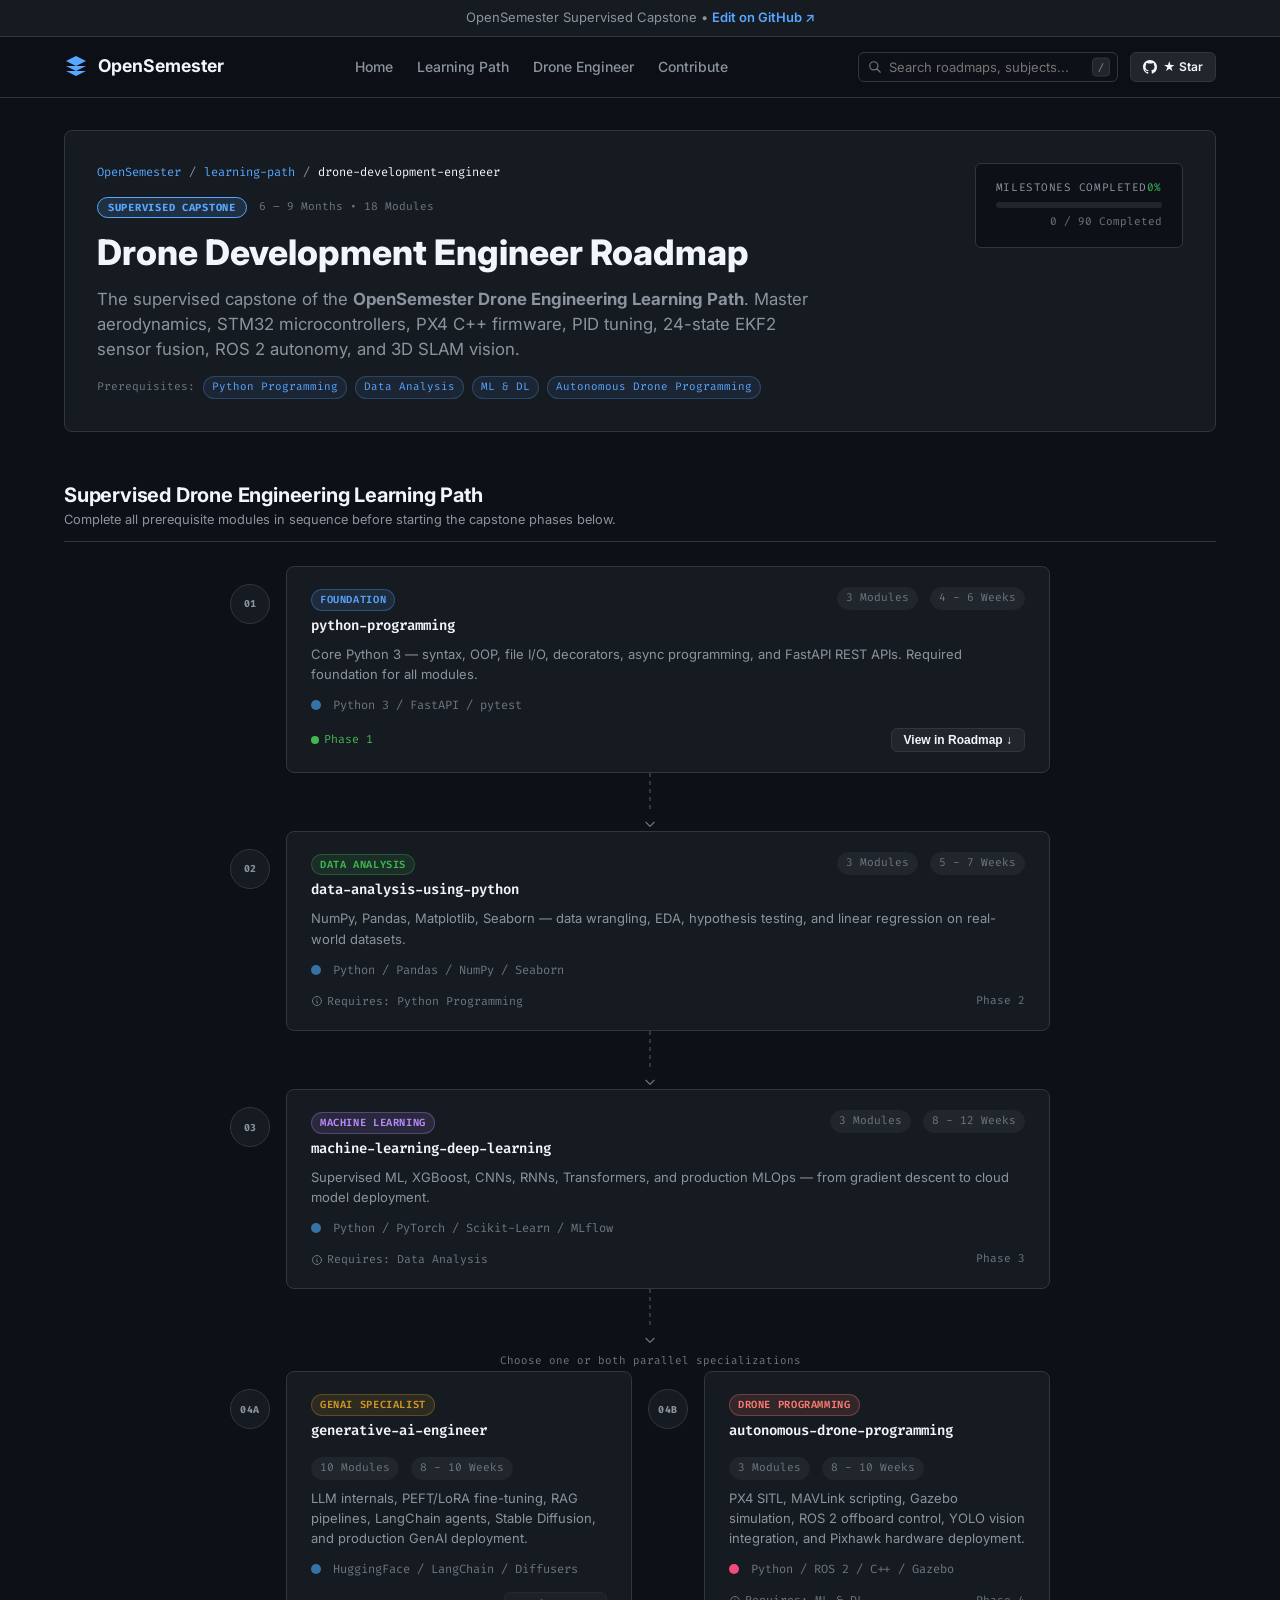
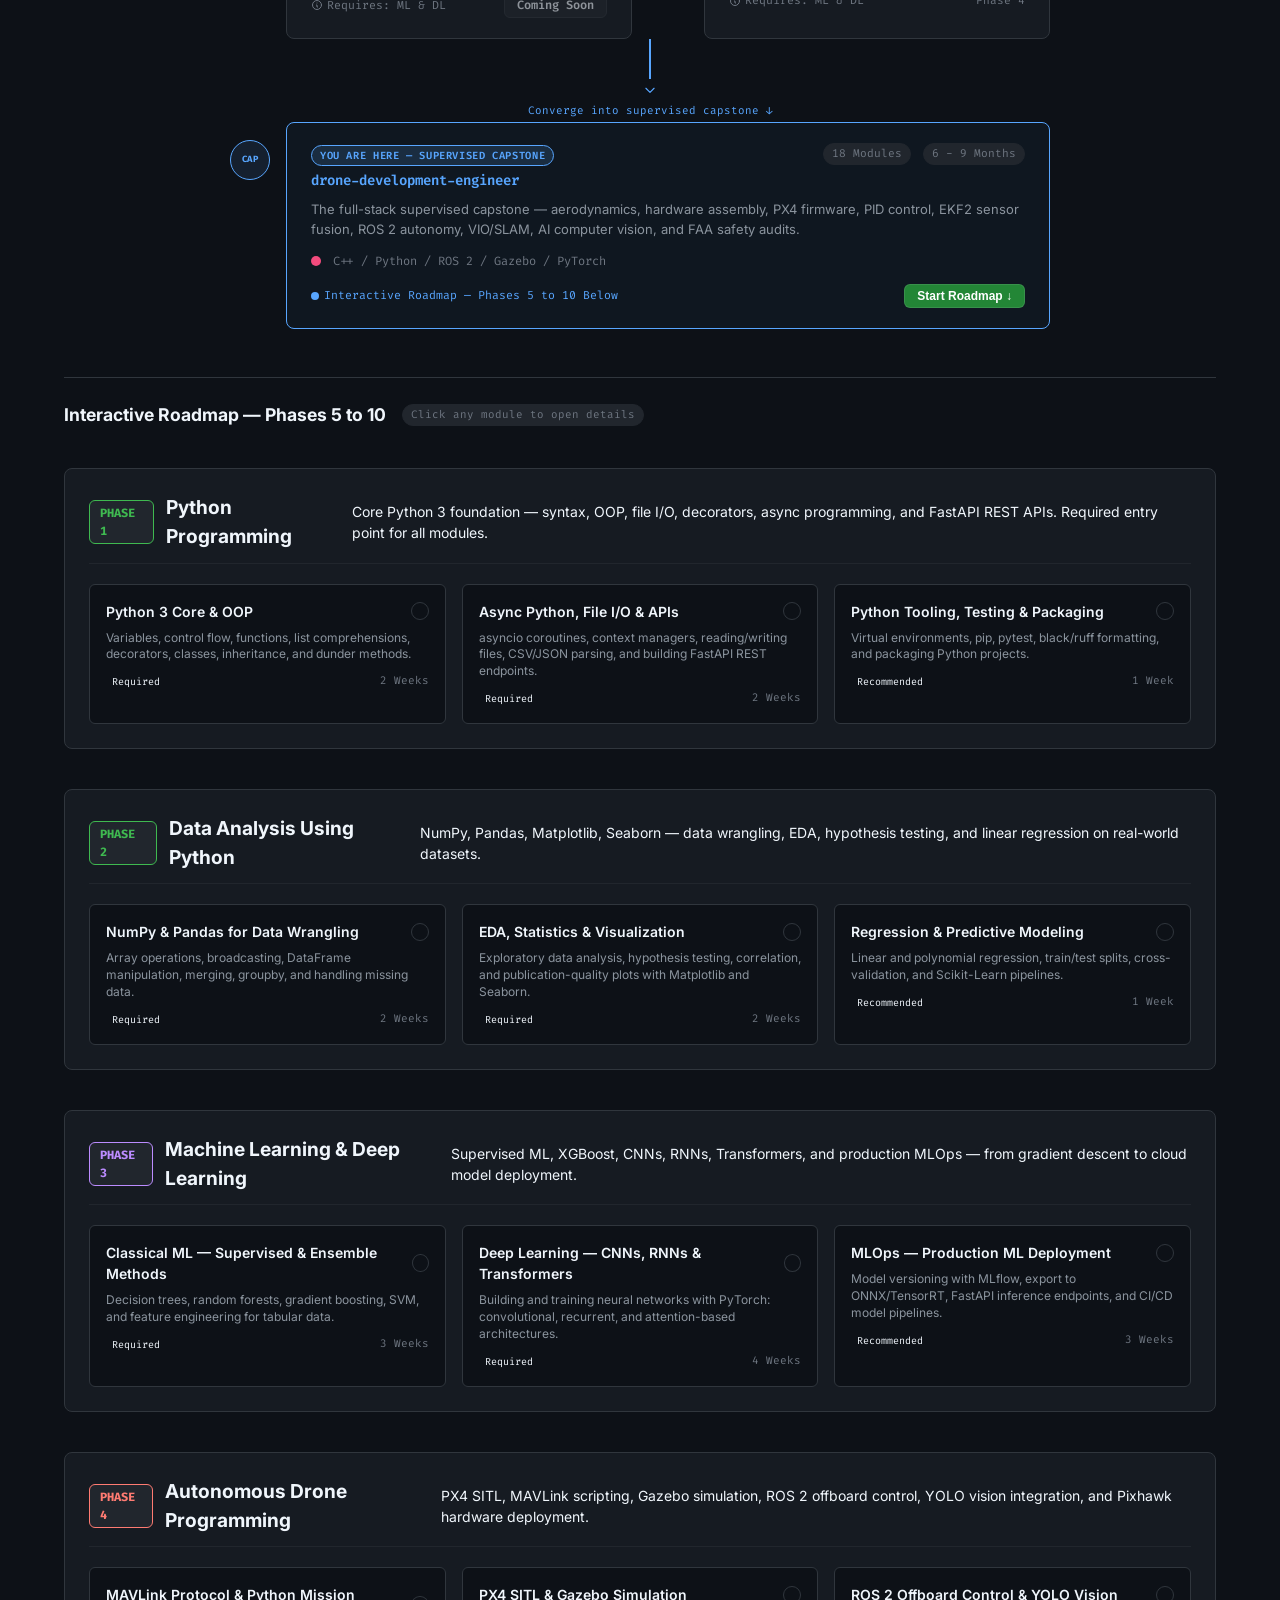
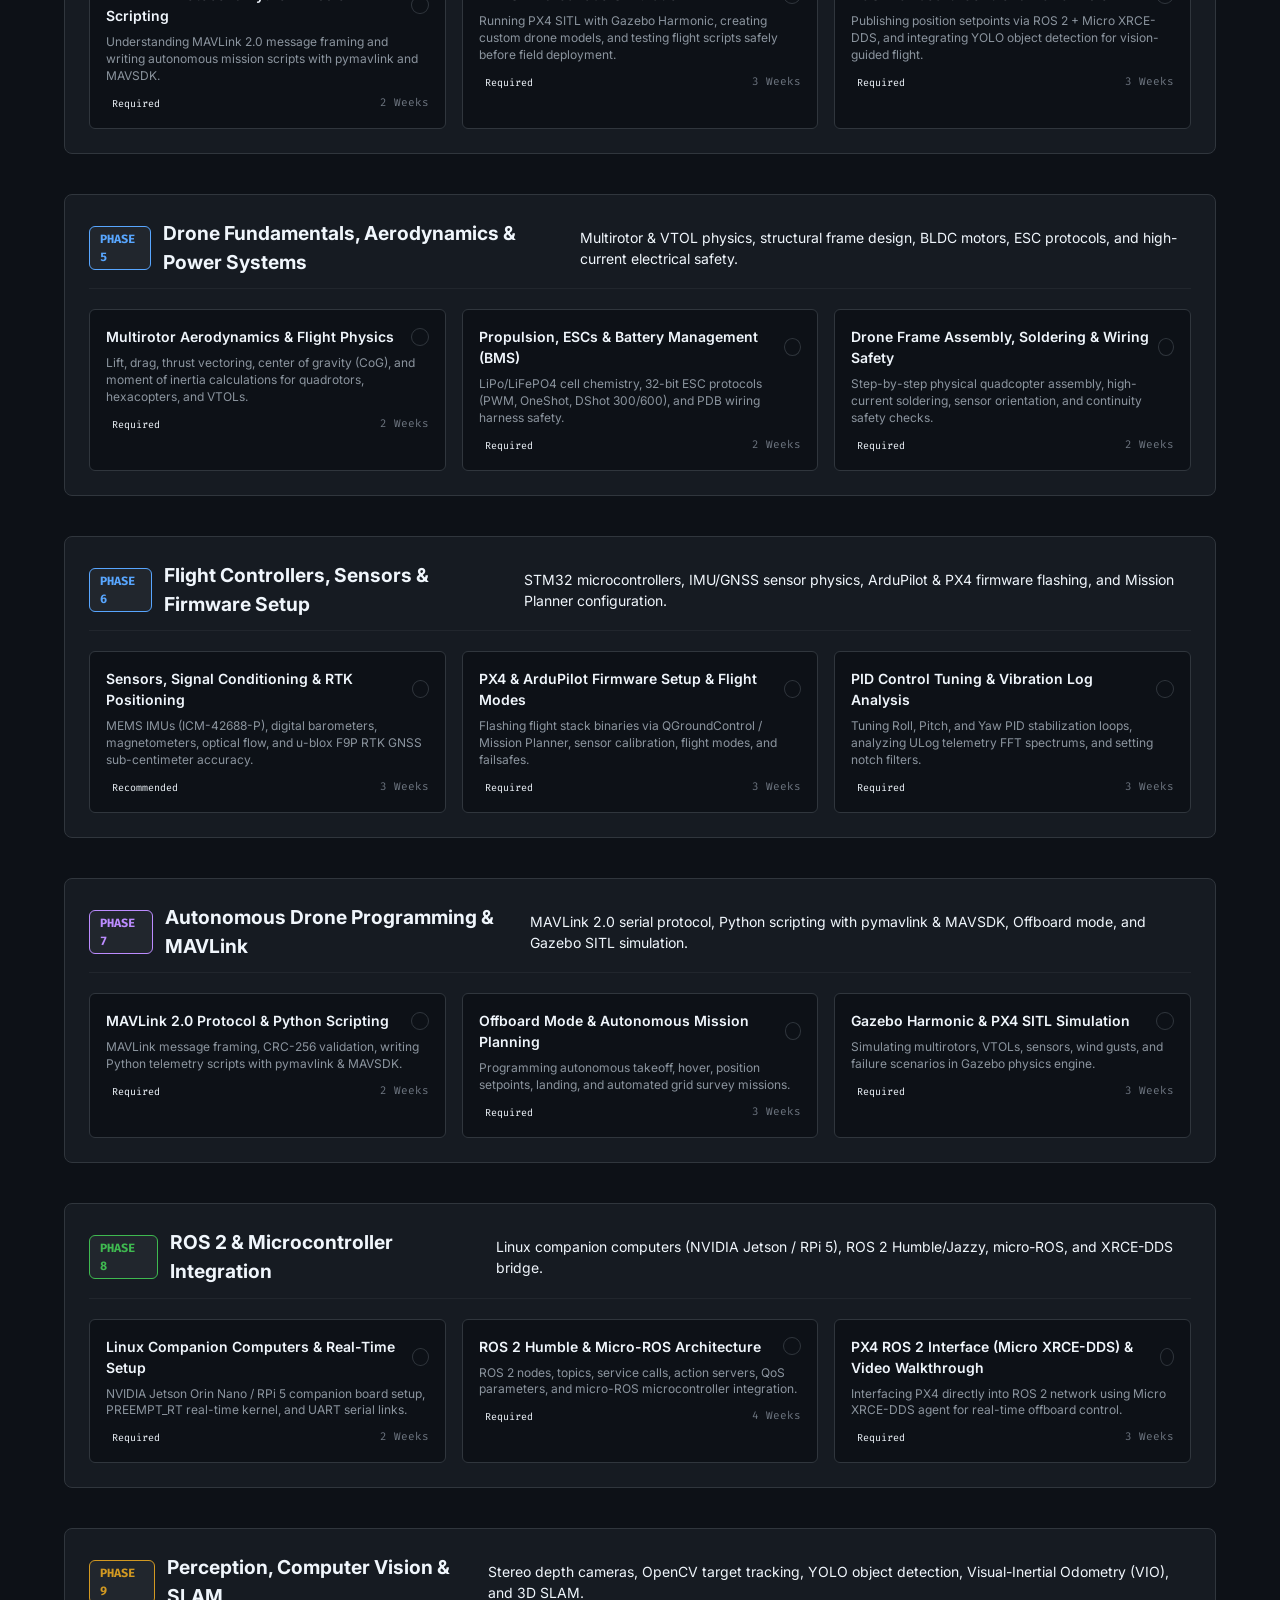
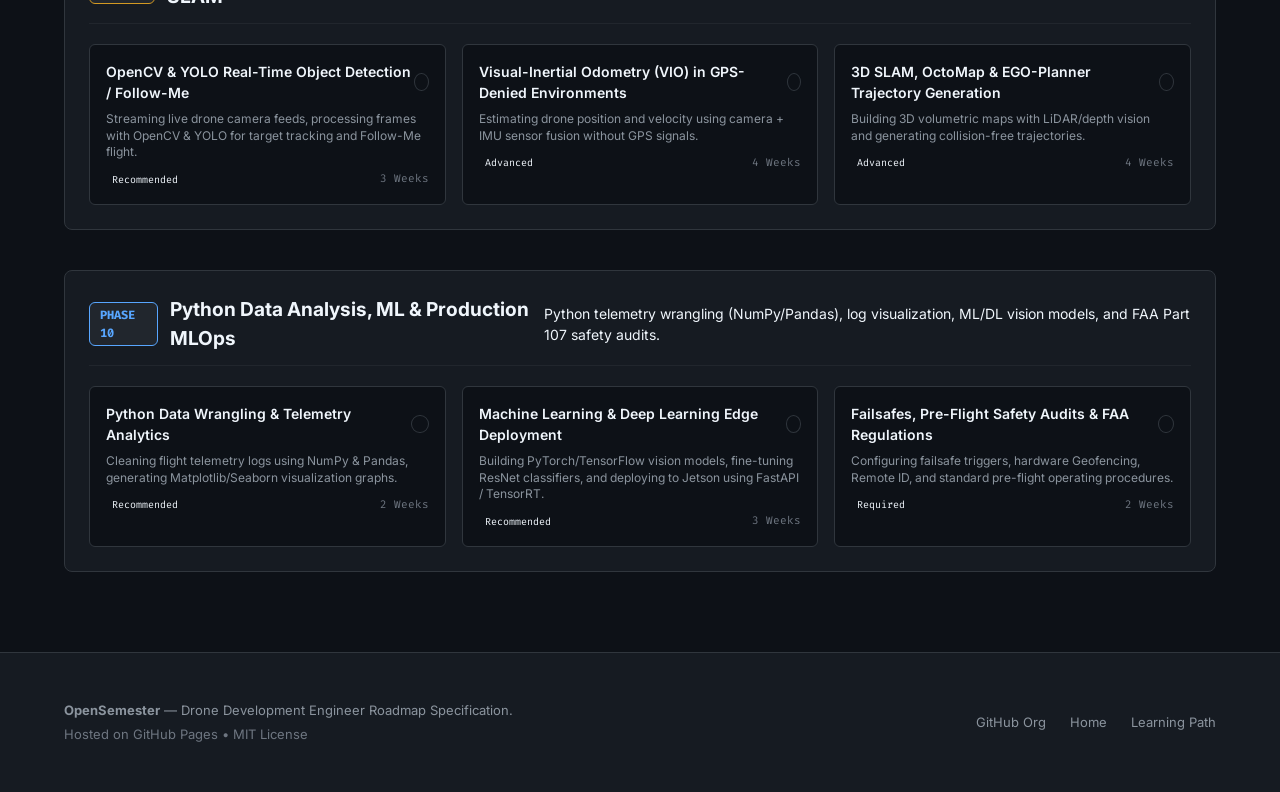
==== commit fbb3987f: "remove repo-badge label from navbars" ====
--- a/roadmaps/drone-development-engineer/index.html
+++ b/roadmaps/drone-development-engineer/index.html
@@ -25,7 +25,6 @@
           <svg width="24" height="24" viewBox="0 0 24 24"><path fill="var(--accent-blue)" d="M12 2L2 7l10 5 10-5-10-5zM2 17l10 5 10-5M2 12l10 5 10-5"/></svg>
           OpenSemester
         </a>
-        <span class="repo-badge">Undergrad Hub</span>
       </div>
 
       <ul class="nav-menu">
